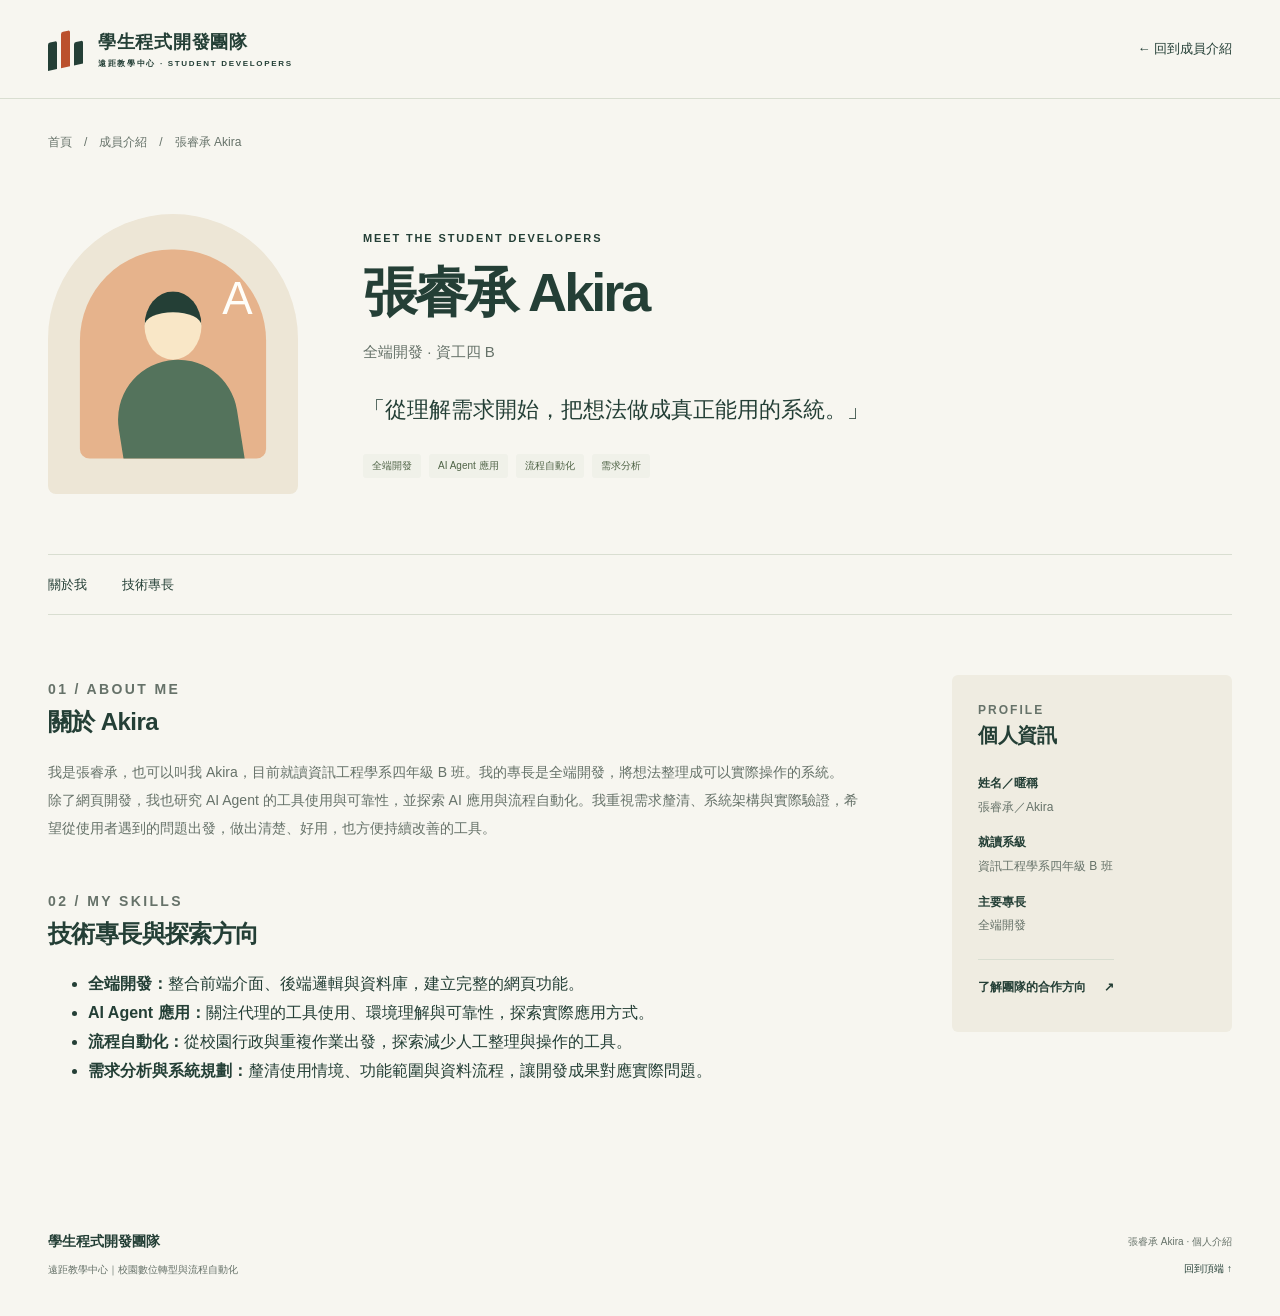
==== members/Akira.html @ a4efea49 "個人卡片添加" ====
<!DOCTYPE html>
<html lang="zh-Hant">
<head>
  <meta charset="utf-8">
  <meta name="viewport" content="width=device-width, initial-scale=1">
  <meta name="description" content="張睿承（Akira），資訊工程學系四年級 B 班，專長為全端開發，關注 AI Agent 應用、流程自動化與需求分析。">
  <meta name="theme-color" content="#f7f6f0">
  <title>張睿承 Akira｜個人介紹｜學生程式開發團隊</title>
  <link rel="icon" href="../assets/favicon.svg" type="image/svg+xml">
  <link rel="stylesheet" href="../styles.css">
</head>
<body>
  <a class="skip-link" href="#main">跳至主要內容</a>
  <header class="site-header profile-header">
    <div class="container header-inner">
      <a class="brand" href="../index.html" aria-label="學生程式開發團隊首頁"><span class="brand-mark" aria-hidden="true"><i></i><i></i><i></i></span><span>學生程式開發團隊<small>遠距教學中心 · STUDENT DEVELOPERS</small></span></a>
      <a class="member-nav" href="../index.html#team"><span aria-hidden="true">←</span> 回到成員介紹</a>
    </div>
  </header>
  <main id="main" class="container">
    <nav class="breadcrumbs" aria-label="麵包屑"><a href="../index.html">首頁</a><span aria-hidden="true">/</span><a href="../index.html#team">成員介紹</a><span aria-hidden="true">/</span><span aria-current="page">張睿承 Akira</span></nav>
    <section class="profile-hero" aria-labelledby="member-name">
      <div class="profile-portrait" role="img" aria-label="張睿承（Akira）的示意頭像"><div class="avatar-illustration" aria-hidden="true"><span class="avatar-head"></span><span class="avatar-body"></span><span class="avatar-spark">A</span></div></div>
      <div class="profile-intro"><p class="eyebrow">MEET THE STUDENT DEVELOPERS</p><h1 id="member-name">張睿承 Akira</h1><p>全端開發 · 資工四 B</p><blockquote>「從理解需求開始，把想法做成真正能用的系統。」</blockquote><div class="tag-row"><span>全端開發</span><span>AI Agent 應用</span><span>流程自動化</span><span>需求分析</span></div></div>
    </section>
    <nav class="profile-section-nav" aria-label="個人頁章節"><a href="#bio">關於我</a><a href="#expertise">技術專長</a></nav>
    <div class="profile-body">
      <div class="profile-content">
        <section id="bio" aria-labelledby="bio-title"><p class="eyebrow">01 / ABOUT ME</p><h2 id="bio-title">關於 Akira</h2><p>我是張睿承，也可以叫我 Akira，目前就讀資訊工程學系四年級 B 班。我的專長是全端開發，將想法整理成可以實際操作的系統。</p><p>除了網頁開發，我也研究 AI Agent 的工具使用與可靠性，並探索 AI 應用與流程自動化。我重視需求釐清、系統架構與實際驗證，希望從使用者遇到的問題出發，做出清楚、好用，也方便持續改善的工具。</p></section>
        <section id="expertise" aria-labelledby="expertise-title"><p class="eyebrow">02 / MY SKILLS</p><h2 id="expertise-title">技術專長與探索方向</h2><ul><li><strong>全端開發：</strong>整合前端介面、後端邏輯與資料庫，建立完整的網頁功能。</li><li><strong>AI Agent 應用：</strong>關注代理的工具使用、環境理解與可靠性，探索實際應用方式。</li><li><strong>流程自動化：</strong>從校園行政與重複作業出發，探索減少人工整理與操作的工具。</li><li><strong>需求分析與系統規劃：</strong>釐清使用情境、功能範圍與資料流程，讓開發成果對應實際問題。</li></ul></section>
      </div>
      <aside class="profile-sidebar" aria-labelledby="profile-info-title"><p class="eyebrow">PROFILE</p><h2 id="profile-info-title">個人資訊</h2><dl><dt>姓名／暱稱</dt><dd>張睿承／Akira</dd><dt>就讀系級</dt><dd>資訊工程學系四年級 B 班</dd><dt>主要專長</dt><dd>全端開發</dd></dl><a class="text-link" href="../index.html#services">了解團隊的合作方向 <span aria-hidden="true">↗</span></a></aside>
    </div>
  </main>
  <footer class="site-footer container"><div><a class="footer-name" href="../index.html">學生程式開發團隊</a><p>遠距教學中心｜校園數位轉型與流程自動化</p></div><div class="footer-meta"><p>張睿承 Akira · 個人介紹</p><a href="#main">回到頂端 <span aria-hidden="true">↑</span></a></div></footer>
</body>
</html>
---- styles.css ----
/* Design system: warm paper, forest ink, terracotta accents; generous editorial spacing. */
:root {
  --paper: #f7f6f0;
  --white: #fffef9;
  --ink: #243f36;
  --muted: #667269;
  --orange: #bb512d;
  --orange-dark: #a34121;
  --line: #d9ded1;
  --sage: #e9eddf;
  --serif: "Noto Serif TC", "Songti TC", "PMingLiU", serif;
  --sans: "Noto Sans TC", "Microsoft JhengHei", "PingFang TC", sans-serif;
}

* { box-sizing: border-box; }
html { scroll-behavior: smooth; scroll-padding-top: 112px; }
body { margin: 0; color: var(--ink); background: var(--paper); font-family: var(--sans); font-size: 16px; line-height: 1.8; -webkit-font-smoothing: antialiased; }
a { color: inherit; text-decoration: none; }
button, input, textarea { font: inherit; }
img, svg { display: block; max-width: 100%; }
p, h1, h2, h3, figure { margin: 0; }
h1, h2, h3 { line-height: 1.4; }
::selection { background: #efd1af; color: var(--ink); }
:focus-visible { outline: 3px solid var(--orange); outline-offset: 6px; border-radius: 2px; }
.container { width: min(1240px, calc(100% - 96px)); margin-inline: auto; }
.section { padding-block: 104px; }
.eyebrow { font-family: var(--sans); font-size: 11px; font-weight: 700; letter-spacing: .17em; line-height: 1.6; }
.skip-link { position: fixed; top: 10px; left: 16px; z-index: 20; padding: 10px 20px; background: var(--ink); color: white; transform: translateY(-160%); }
.skip-link:focus { transform: translateY(0); }
.site-header { position: sticky; top: 0; z-index: 10; background: var(--paper); border-bottom: 1px solid var(--line); }
.header-inner { min-height: 98px; display: flex; align-items: center; justify-content: space-between; gap: 28px; }
.brand { display: inline-flex; align-items: center; gap: 13px; flex-shrink: 0; font-size: 18px; font-weight: 700; letter-spacing: .04em; line-height: 1.5; }
.brand small { display: block; font-size: 8px; letter-spacing: .21em; margin-top: 2px; }
.brand-mark { display: flex; gap: 4px; align-items: end; width: 37px; height: 36px; transform: skewY(-12deg); }
.brand-mark i { display: block; width: 9px; height: 28px; border-radius: 2px 2px 0 0; background: var(--ink); }
.brand-mark i:nth-child(2) { height: 36px; background: var(--orange); }
.brand-mark i:nth-child(3) { height: 23px; }
.main-nav { display: flex; align-items: center; gap: 29px; font-size: 13px; font-weight: 600; }
.main-nav a { padding-block: 12px; border-bottom: 1px solid transparent; transition: color .18s, border-color .18s; }
.main-nav a:hover { color: var(--orange); border-color: var(--orange); }
.button { display: inline-flex; align-items: center; justify-content: center; gap: 35px; min-height: 54px; padding: 13px 25px; border: 1px solid var(--orange); border-radius: 5px; background: var(--orange); color: var(--white); font-size: 14px; font-weight: 700; transition: background .18s, transform .18s; }
.button:hover { background: var(--orange-dark); border-color: var(--orange-dark); transform: translateY(-2px); }
.button:active { transform: translateY(0); }
.button > span { font-size: 20px; line-height: 1; }
.button-small { min-height: 43px; padding: 8px 16px; gap: 17px; font-size: 12px; }
.text-link { display: inline-flex; gap: 18px; align-items: center; font-size: 14px; font-weight: 700; padding-block: 8px; }
.text-link span { transition: transform .18s; }
.text-link:hover { color: var(--orange); }
.text-link:hover span { transform: translateX(4px); }
.hero { display: grid; grid-template-columns: 1.08fr 1fr; align-items: center; gap: 24px; padding-block: 74px 61px; }
.hero-copy > .eyebrow { display: flex; align-items: center; gap: 9px; margin-bottom: 25px; font-size: 10px; }
.status-dot { width: 7px; height: 7px; border-radius: 50%; background: var(--orange); }
h1 { font-size: clamp(32px, 3.65vw, 53px); font-weight: 700; letter-spacing: -.055em; line-height: 1.35; }
h1 > span { display: block; }
.title-dot { color: var(--orange); padding-left: 5px; }
.hero-statement { font-family: var(--serif); font-size: clamp(20px, 2.1vw, 28px); font-weight: 600; margin-top: 25px; letter-spacing: .02em; }
.underline-accent { text-decoration: underline; text-decoration-color: #e6b896; text-decoration-thickness: 5px; text-underline-offset: 6px; text-decoration-skip-ink: none; }
.hero-description { color: var(--muted); margin-top: 23px; line-height: 1.95; font-size: 14px; }
.hero-actions { display: flex; align-items: center; gap: 29px; margin-top: 31px; }
.hero-note { margin-top: 37px; display: flex; align-items: center; gap: 9px; font-size: 11px; color: var(--muted); }
.small-orbit { font-size: 23px; color: var(--orange); line-height: 1; }
.hero-art { position: relative; }
.hero-art img { width: 100%; height: auto; }
.hero-art figcaption { display: flex; align-items: center; justify-content: center; gap: 12px; margin-top: -14px; font-size: 8px; letter-spacing: .15em; font-weight: 600; color: var(--muted); }
.art-caption-line { height: 1px; width: 30px; background: #9cae98; }
.values-strip { border-block: 1px solid var(--line); }
.values-inner { display: flex; align-items: center; justify-content: space-between; gap: 22px; min-height: 88px; }
.values-inner > span { display: inline-flex; align-items: center; gap: 12px; font-size: 14px; letter-spacing: .05em; }
.values-inner .values-intro { font-size: 12px; color: var(--muted); letter-spacing: 0; padding-right: 24px; border-right: 1px solid var(--line); }
.values-inner i { font-size: 25px; font-style: normal; color: #658271; }
h2 { font-size: clamp(27px, 2.7vw, 37px); font-weight: 700; letter-spacing: -.025em; line-height: 1.55; }
.about-section { display: grid; grid-template-columns: 1fr 2.7fr; gap: 50px; }
.section-label { padding-top: 12px; }
.section-label p { margin-top: 11px; font-size: 14px; color: var(--muted); }
.serif-accent { font-family: var(--serif); color: var(--orange); }
.about-columns { display: grid; grid-template-columns: 1fr 1fr; gap: 48px; margin-top: 27px; font-size: 14px; line-height: 1.95; color: var(--muted); }
.services-section { background: var(--sage); }
.section-heading { display: flex; align-items: end; justify-content: space-between; gap: 32px; margin-bottom: 38px; }
.section-heading h2 { margin-top: 14px; }
.section-description { font-size: 13px; line-height: 1.9; color: var(--muted); }
.service-grid { display: grid; grid-template-columns: repeat(3, 1fr); gap: 20px; }
.service-card { padding: 28px; border: 1px solid #d7decd; border-radius: 7px; background: var(--white); transition: transform .2s, border-color .2s; }
.service-card:hover { transform: translateY(-4px); border-color: #92a58e; }
.service-card-top { display: flex; align-items: start; justify-content: space-between; margin-bottom: 26px; }
.service-icon { width: 53px; height: 53px; }
.service-icon svg { width: 48px; height: 48px; fill: none; stroke: var(--ink); stroke-width: 1.5; stroke-linecap: round; stroke-linejoin: round; }
.card-number { font-family: Georgia, serif; font-size: 14px; color: var(--muted); }
.service-card h3 { font-size: 21px; margin-bottom: 12px; }
.service-card > p { color: var(--muted); font-size: 13px; min-height: 77px; line-height: 1.95; }
.tag-row { display: flex; flex-wrap: wrap; gap: 8px; margin-top: 24px; }
.tag-row span { font-size: 10px; background: #f0f1e9; color: #506447; padding: 3px 9px; border-radius: 3px; }
.card-link { display: flex; align-items: center; justify-content: space-between; padding-top: 21px; margin-top: 24px; border-top: 1px solid var(--line); font-size: 12px; font-weight: 700; }
.card-link:hover { color: var(--orange); }
.card-link > span { font-size: 19px; }
.service-details { margin-top: 37px; }
.service-details article { display: grid; grid-template-columns: 90px 1fr; gap: 24px; padding: 16px 0; border-bottom: 1px solid #d4dcc9; font-size: 12px; scroll-margin-top: 16px; }
.service-details article > span { font-weight: 700; }
.service-details article p { color: #566650; }
.service-details article:target { background: #f8f8ee; outline: 2px solid #acba9c; outline-offset: 8px; }
.content-note { font-size: 11px; color: var(--muted); margin-top: 20px; }
.team-heading .section-description { margin-top: 12px; }
.team-heading > .text-link { flex-shrink: 0; font-size: 12px; }
.member-grid { display: grid; grid-template-columns: repeat(3, minmax(0, 1fr)); gap: 20px; list-style: none; margin: 0; padding: 0; }
.member-grid > li { min-width: 0; }
.member-card { display: flex; flex-direction: column; height: 100%; padding: 26px; border: 1px solid var(--line); border-radius: 7px; background: var(--white); overflow-wrap: anywhere; transition: transform .2s, border-color .2s; }
a.member-card:hover, a.member-card:focus-visible { border-color: var(--orange); transform: translateY(-3px); }
a.member-card:active { transform: translateY(0); }
.member-card-header { display: flex; align-items: center; gap: 16px; }
.member-avatar { display: grid; place-items: center; width: 64px; height: 64px; flex-shrink: 0; border-radius: 50%; background: #efe3d2; color: var(--orange-dark); font-family: var(--serif); font-size: 25px; object-fit: cover; }
.member-info { min-width: 0; }
.member-info h3 { font-size: 21px; }
.member-info p { margin-top: 5px; font-size: 12px; color: var(--muted); }
.member-summary { margin-top: 20px; color: var(--muted); font-size: 13px; }
.member-card .tag-row { margin-block: 16px 22px; }
.member-card-footer { display: flex; align-items: center; justify-content: space-between; flex-wrap: wrap; gap: 10px; margin-top: auto; padding-top: 16px; border-top: 1px solid var(--line); font-size: 12px; }
.member-status { color: var(--muted); font-size: 10px; }
.member-card-footer > span:last-child { display: inline-flex; align-items: center; gap: 14px; font-weight: 700; }
.member-card-footer > span:last-child > span { color: var(--orange); font-size: 18px; }
.member-card-placeholder { align-items: center; justify-content: center; border-style: dashed; background: transparent; text-align: center; }
.member-slot { font-family: Georgia, serif; font-size: 29px; color: var(--muted); line-height: 1; }
.member-card-placeholder h3 { margin-top: 18px; font-size: 16px; font-weight: 500; }
.member-card-placeholder p { margin-top: 9px; font-size: 12px; color: var(--muted); }
.member-placeholder-label { margin-top: 22px; color: var(--muted); font-size: 10px; }
.avatar-illustration { width: 98px; height: 110px; flex-shrink: 0; background: #e6b38c; border-radius: 48px 48px 5px 5px; position: relative; overflow: hidden; }
.avatar-head { position: absolute; top: 22px; left: 34px; width: 30px; height: 36px; border-radius: 50%; background: #f9e7c7; border-top: 11px solid var(--ink); }
.avatar-body { position: absolute; bottom: -10px; left: 20px; width: 63px; height: 62px; border-radius: 40px 40px 0 0; background: #54735c; transform: rotate(-9deg); }
.avatar-spark { position: absolute; right: 7px; top: 4px; font-size: 24px; color: var(--white); }
.faq-section { display: grid; grid-template-columns: 1fr 1.6fr; gap: 76px; padding-top: 12px; }
.faq-section h2 { margin-top: 13px; margin-bottom: 13px; }
.faq-list { border-top: 1px solid var(--line); }
.faq-list details { border-bottom: 1px solid var(--line); }
.faq-list summary { display: flex; align-items: center; justify-content: space-between; gap: 20px; list-style: none; padding: 24px 0; font-size: 14px; font-weight: 600; cursor: pointer; }
.faq-list summary::-webkit-details-marker { display: none; }
.faq-list summary > span { font-size: 22px; color: var(--orange); font-weight: 400; transition: transform .2s; }
.faq-list summary:hover { color: var(--orange); }
.faq-list details[open] summary > span { transform: rotate(45deg); }
.faq-list details > p { padding-bottom: 23px; padding-right: 28px; color: var(--muted); font-size: 13px; }
.faq-list details a { color: var(--orange); text-decoration: underline; text-underline-offset: 4px; }
.closing-section { position: relative; display: flex; align-items: center; justify-content: space-between; gap: 32px; overflow: hidden; padding: 50px 55px; background: var(--ink); border-radius: 8px; color: var(--paper); }
.closing-section .eyebrow { color: #d2deca; font-size: 9px; }
.closing-section h2 { margin-top: 12px; font-size: 30px; }
.closing-section p:last-child { font-size: 12px; color: #d2deca; margin-top: 10px; }
.closing-section > div, .closing-section .button { position: relative; z-index: 1; }
.button-light { background: #f5f3e9; color: var(--ink); border-color: #f5f3e9; font-size: 12px; }
.button-light:hover { background: #e4e9d6; border-color: #e4e9d6; }
.closing-decoration { position: absolute; right: 21%; bottom: -68px; line-height: 1; font-size: 300px; color: #315145; }
.site-footer { display: flex; justify-content: space-between; gap: 32px; padding-block: 45px 35px; }
.footer-name { font-size: 14px; font-weight: 700; }
.site-footer p { color: var(--muted); font-size: 10px; margin-top: 6px; }
.footer-meta { text-align: right; }
.footer-meta a { display: inline-block; font-size: 10px; margin-top: 9px; }
.footer-meta a:hover { color: var(--orange); }

/* Personal page: the same stylesheet is shared by every member. */
.member-nav { font-size: 13px; }
.member-nav:hover { color: var(--orange); }
.breadcrumbs { display: flex; flex-wrap: wrap; gap: 12px; font-size: 12px; color: var(--muted); padding-top: 33px; }
.breadcrumbs a:hover { color: var(--orange); }
.template-notice { background: var(--sage); border-left: 3px solid #78906a; padding: 12px 17px; margin-top: 28px; font-size: 12px; color: #4e6447; }
.profile-hero { display: grid; grid-template-columns: 250px 1fr; gap: 65px; align-items: center; padding-block: 60px; }
.profile-portrait { width: 250px; height: 280px; display: grid; place-items: center; background: #ede6d6; border-radius: 125px 125px 8px 8px; }
.profile-portrait .avatar-illustration { transform: scale(1.9); }
.profile-photo { display: block; width: 250px; height: 280px; object-fit: cover; border-radius: 125px 125px 8px 8px; }
.profile-intro h1 { font-size: 54px; margin-block: 9px; }
.profile-intro > p:not(.eyebrow) { color: var(--muted); font-size: 15px; }
.profile-intro blockquote { font-family: var(--serif); margin: 25px 0 0; font-size: 22px; }
.profile-section-nav { display: flex; gap: 35px; flex-wrap: wrap; padding-block: 18px; border-block: 1px solid var(--line); font-size: 13px; }
.profile-section-nav a:hover { color: var(--orange); }
.profile-body { display: grid; grid-template-columns: 1fr 280px; gap: 85px; padding-block: 60px 80px; }
.profile-content section + section { margin-top: 45px; }
.profile-content h2, .profile-sidebar h2 { font-size: 24px; margin-bottom: 18px; }
.profile-content p { color: var(--muted); font-size: 14px; line-height: 2; }
.profile-content .tag-row span { font-size: 12px; padding: 6px 12px; }
.work-example { padding: 23px; background: var(--sage); border-radius: 5px; }
.work-example h3 { font-size: 17px; margin-block: 7px; }
.work-example .eyebrow { font-size: 10px; }
.profile-sidebar { align-self: start; background: #efece1; padding: 26px; border-radius: 6px; }
.profile-sidebar h2 { font-size: 20px; }
.profile-sidebar p, .profile-sidebar dl { font-size: 12px; color: var(--muted); }
.profile-sidebar dl { margin: 22px 0; }
.profile-sidebar dt { color: var(--ink); font-weight: 700; margin-top: 14px; }
.profile-sidebar dd { margin: 2px 0 0; }
.profile-sidebar .text-link { font-size: 12px; border-top: 1px solid var(--line); padding-top: 17px; }

@media (min-width: 1440px) {
  .hero { padding-block: 86px 70px; }
  h1 { font-size: 56px; }
}
@media (max-width: 1100px) {
  .container { width: calc(100% - 64px); }
  .header-inner { gap: 22px; }
  .main-nav { gap: 20px; }
  .header-cta { display: none; }
  .hero { gap: 5px; padding-block: 55px; }
  h1 { font-size: clamp(31px, 4vw, 45px); }
  .hero-actions { gap: 20px; }
  .hero-actions .text-link { font-size: 12px; gap: 10px; }
  .values-inner { gap: 16px; }
  .values-inner .values-intro { max-width: 230px; padding-right: 17px; }
  .values-inner > span { font-size: 12px; gap: 8px; }
  .service-card { padding: 22px; }
  .member-grid { grid-template-columns: repeat(2, minmax(0, 1fr)); }
  .faq-section { gap: 45px; }
  .profile-body { gap: 40px; }
}
@media (max-width: 760px) {
  html { scroll-padding-top: 135px; }
  .container { width: calc(100% - 40px); }
  .section { padding-block: 64px; }
  .header-inner { min-height: 110px; flex-direction: column; justify-content: center; gap: 11px; padding-block: 14px 6px; }
  .brand { font-size: 17px; }
  .brand small { font-size: 7px; }
  .brand-mark { transform: skewY(-12deg) scale(.85); }
  .main-nav { width: 100%; justify-content: space-between; gap: 12px; font-size: 12px; }
  .main-nav a { padding-block: 5px 8px; }
  .hero { grid-template-columns: 1fr; gap: 28px; padding-block: 43px 30px; }
  .hero-copy > .eyebrow { font-size: 9px; letter-spacing: .13em; margin-bottom: 20px; }
  h1 { font-size: clamp(29px, 7.2vw, 48px); letter-spacing: -.035em; }
  .hero-statement { margin-top: 22px; font-size: 22px; }
  .hero-description { font-size: 13px; margin-top: 21px; }
  .hero-actions { margin-top: 25px; gap: 24px; }
  .hero-actions .button { min-height: 48px; padding: 10px 20px; gap: 26px; }
  .hero-note { margin-top: 28px; font-size: 10px; }
  .hero-art { width: min(100%, 440px); margin-inline: auto; }
  .hero-art figcaption { font-size: 7px; }
  .values-inner { flex-wrap: wrap; justify-content: space-between; gap: 10px; padding-block: 21px; }
  .values-inner .values-intro { max-width: none; width: 100%; border: 0; padding: 0 0 7px; font-size: 11px; }
  .values-inner > span { font-size: 11px; gap: 6px; }
  .values-inner i { font-size: 18px; }
  .about-section { grid-template-columns: 1fr; gap: 24px; }
  .section-label { padding: 0; display: flex; justify-content: space-between; align-items: center; }
  .section-label p { margin: 0; font-size: 12px; }
  h2 { font-size: 28px; }
  .about-columns { grid-template-columns: 1fr; gap: 17px; margin-top: 22px; font-size: 13px; }
  .section-heading { display: block; margin-bottom: 25px; }
  .section-heading h2 { font-size: 26px; }
  .section-heading .section-description { margin-top: 16px; }
  .section-heading .section-description br { display: none; }
  .service-grid { grid-template-columns: 1fr; gap: 16px; }
  .service-card { padding: 25px; }
  .service-card-top { margin-bottom: 19px; }
  .service-card > p { min-height: 0; }
  .tag-row { margin-top: 18px; }
  .card-link { margin-top: 20px; padding-top: 17px; }
  .service-details article { grid-template-columns: 1fr; gap: 5px; padding-block: 19px; }
  .content-note { font-size: 10px; }
  .team-heading > .text-link { margin-top: 14px; }
  .member-grid { grid-template-columns: 1fr; gap: 16px; }
  .member-card { padding: 22px; }
  .member-card-placeholder { min-height: 210px; }
  .faq-section { grid-template-columns: 1fr; gap: 25px; padding-top: 10px; }
  .faq-list summary { font-size: 13px; padding-block: 20px; }
  .closing-section { flex-direction: column; align-items: start; padding: 34px 25px; gap: 26px; }
  .closing-section h2 { font-size: 24px; }
  .closing-decoration { right: -22%; bottom: -25px; font-size: 240px; }
  .site-footer { flex-direction: column; gap: 20px; padding-block: 33px; }
  .footer-meta { text-align: left; display: flex; align-items: start; justify-content: space-between; gap: 20px; }
  .footer-meta a { margin-top: 6px; }
  .profile-header .header-inner { flex-direction: row; min-height: 85px; padding-block: 16px; justify-content: space-between; gap: 15px; }
  .profile-header .brand { font-size: 14px; gap: 8px; }
  .profile-header .brand small { font-size: 6px; }
  .member-nav { font-size: 11px; }
  .profile-hero { grid-template-columns: 1fr; gap: 35px; padding-block: 40px; }
  .profile-portrait, .profile-photo { width: 190px; height: 215px; }
  .profile-portrait .avatar-illustration { transform: scale(1.5); }
  .profile-intro h1 { font-size: 40px; }
  .profile-intro blockquote { font-size: 20px; }
  .profile-section-nav { gap: 22px; font-size: 12px; }
  .profile-body { grid-template-columns: 1fr; padding-block: 38px 50px; }
}
@media (max-width: 360px) {
  .container { width: calc(100% - 32px); }
  .hero-statement { font-size: 19px; }
  .hero-actions { gap: 15px; }
  .hero-actions .button { padding-inline: 15px; gap: 18px; }
  .hero-actions .text-link { font-size: 11px; gap: 6px; }
  .desktop-break { display: none; }
  .avatar-illustration { width: 82px; }
  .closing-section h2 { font-size: 22px; }
}
@media (prefers-reduced-motion: reduce) {
  html { scroll-behavior: auto; }
  *, *::before, *::after { transition: none !important; animation: none !important; }
}
@media print {
  .site-header, .skip-link, .hero-actions, .closing-section, .profile-section-nav { display: none; }
  .container { width: 100%; }
  body { background: white; color: black; }
  .section { padding-block: 28px; }
  .hero { padding-block: 20px; }
  .service-card, .member-card { break-inside: avoid; box-shadow: none; }
  .site-footer { padding-block: 20px; }
}
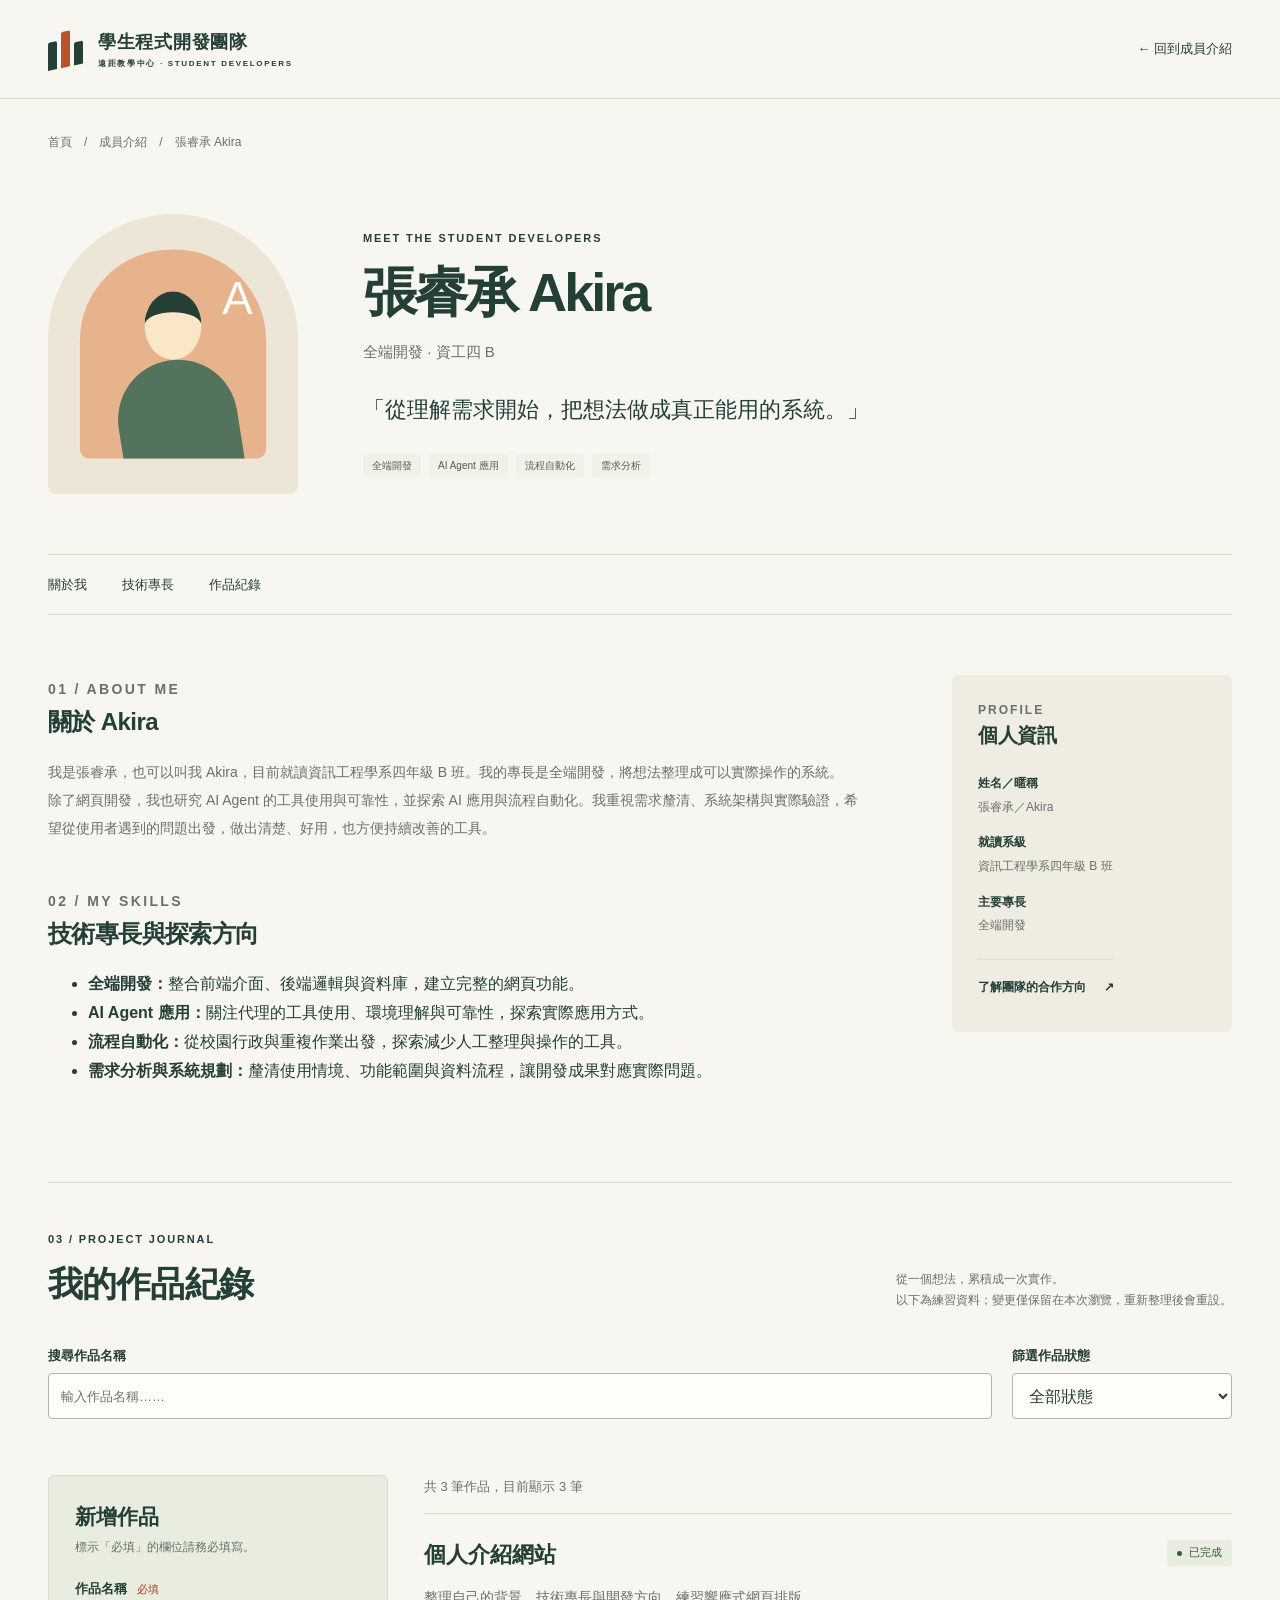
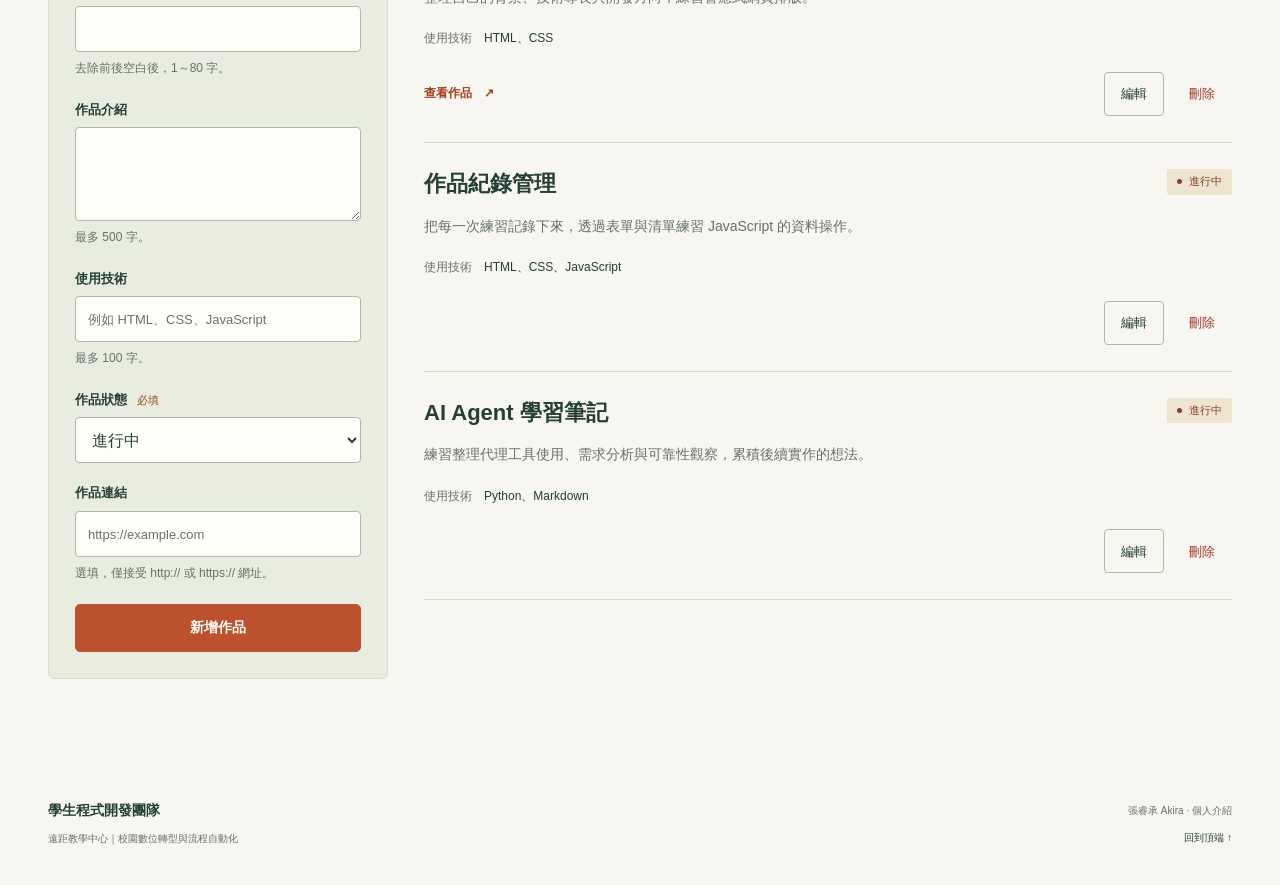
==== commit 86727455: "feat: 新增 Akira 作品紀錄管理與作業二說明" ====
--- a/members/Akira.html
+++ b/members/Akira.html
@@ -8,6 +8,8 @@
   <title>張睿承 Akira｜個人介紹｜學生程式開發團隊</title>
   <link rel="icon" href="../assets/favicon.svg" type="image/svg+xml">
   <link rel="stylesheet" href="../styles.css">
+  <link rel="stylesheet" href="Akira.css">
+  <script src="Akira.js" defer></script>
 </head>
 <body>
   <a class="skip-link" href="#main">跳至主要內容</a>
@@ -23,7 +25,7 @@
       <div class="profile-portrait" role="img" aria-label="張睿承（Akira）的示意頭像"><div class="avatar-illustration" aria-hidden="true"><span class="avatar-head"></span><span class="avatar-body"></span><span class="avatar-spark">A</span></div></div>
       <div class="profile-intro"><p class="eyebrow">MEET THE STUDENT DEVELOPERS</p><h1 id="member-name">張睿承 Akira</h1><p>全端開發 · 資工四 B</p><blockquote>「從理解需求開始，把想法做成真正能用的系統。」</blockquote><div class="tag-row"><span>全端開發</span><span>AI Agent 應用</span><span>流程自動化</span><span>需求分析</span></div></div>
     </section>
-    <nav class="profile-section-nav" aria-label="個人頁章節"><a href="#bio">關於我</a><a href="#expertise">技術專長</a></nav>
+    <nav class="profile-section-nav" aria-label="個人頁章節"><a href="#bio">關於我</a><a href="#expertise">技術專長</a><a href="#projects">作品紀錄</a></nav>
     <div class="profile-body">
       <div class="profile-content">
         <section id="bio" aria-labelledby="bio-title"><p class="eyebrow">01 / ABOUT ME</p><h2 id="bio-title">關於 Akira</h2><p>我是張睿承，也可以叫我 Akira，目前就讀資訊工程學系四年級 B 班。我的專長是全端開發，將想法整理成可以實際操作的系統。</p><p>除了網頁開發，我也研究 AI Agent 的工具使用與可靠性，並探索 AI 應用與流程自動化。我重視需求釐清、系統架構與實際驗證，希望從使用者遇到的問題出發，做出清楚、好用，也方便持續改善的工具。</p></section>
@@ -31,6 +33,81 @@
       </div>
       <aside class="profile-sidebar" aria-labelledby="profile-info-title"><p class="eyebrow">PROFILE</p><h2 id="profile-info-title">個人資訊</h2><dl><dt>姓名／暱稱</dt><dd>張睿承／Akira</dd><dt>就讀系級</dt><dd>資訊工程學系四年級 B 班</dd><dt>主要專長</dt><dd>全端開發</dd></dl><a class="text-link" href="../index.html#services">了解團隊的合作方向 <span aria-hidden="true">↗</span></a></aside>
     </div>
+    <section id="projects" class="projects" aria-labelledby="projects-title">
+      <div class="projects-heading">
+        <div><p class="eyebrow">03 / PROJECT JOURNAL</p><h2 id="projects-title">我的作品紀錄</h2></div>
+        <p class="projects-note">從一個想法，累積成一次實作。<br>以下為練習資料；變更僅保留在本次瀏覽，重新整理後會重設。</p>
+      </div>
+      <noscript><p>請啟用 JavaScript，以使用作品紀錄管理功能。</p></noscript>
+      <div class="projects-toolbar">
+        <div class="project-field">
+          <label for="project-search">搜尋作品名稱</label>
+          <input id="project-search" type="search" placeholder="輸入作品名稱……">
+        </div>
+        <div class="project-field">
+          <label for="project-filter">篩選作品狀態</label>
+          <select id="project-filter"><option value="all">全部狀態</option><option value="in_progress">進行中</option><option value="completed">已完成</option></select>
+        </div>
+      </div>
+      <p id="project-message" class="project-message" role="status" aria-atomic="true"></p>
+      <div class="projects-workspace">
+        <form id="project-form" class="project-form" aria-labelledby="project-form-title" novalidate>
+          <h3 id="project-form-title">新增作品</h3>
+          <p class="project-form-note">標示「必填」的欄位請務必填寫。</p>
+          <div class="project-field">
+            <label for="project-name">作品名稱 <span>必填</span></label>
+            <input id="project-name" name="name" type="text" required aria-describedby="project-name-hint project-name-error">
+            <p id="project-name-hint" class="project-hint">去除前後空白後，1～80 字。</p>
+            <p id="project-name-error" class="project-error" hidden></p>
+          </div>
+          <div class="project-field">
+            <label for="project-description">作品介紹</label>
+            <textarea id="project-description" name="description" rows="3" aria-describedby="project-description-hint project-description-error"></textarea>
+            <p id="project-description-hint" class="project-hint">最多 500 字。</p>
+            <p id="project-description-error" class="project-error" hidden></p>
+          </div>
+          <div class="project-field">
+            <label for="project-technologies">使用技術</label>
+            <input id="project-technologies" name="technologies" type="text" placeholder="例如 HTML、CSS、JavaScript" aria-describedby="project-technologies-hint project-technologies-error">
+            <p id="project-technologies-hint" class="project-hint">最多 100 字。</p>
+            <p id="project-technologies-error" class="project-error" hidden></p>
+          </div>
+          <div class="project-field">
+            <label for="project-status">作品狀態 <span>必填</span></label>
+            <select id="project-status" name="status" required aria-describedby="project-status-error"><option value="in_progress">進行中</option><option value="completed">已完成</option></select>
+            <p id="project-status-error" class="project-error" hidden></p>
+          </div>
+          <div class="project-field">
+            <label for="project-url">作品連結</label>
+            <input id="project-url" name="url" type="url" placeholder="https://example.com" aria-describedby="project-url-hint project-url-error">
+            <p id="project-url-hint" class="project-hint">選填，僅接受 http:// 或 https:// 網址。</p>
+            <p id="project-url-error" class="project-error" hidden></p>
+          </div>
+          <div class="project-form-actions">
+            <button id="project-submit" class="button" type="submit">新增作品</button>
+            <button id="project-cancel" class="project-secondary" type="button" hidden>取消編輯</button>
+          </div>
+        </form>
+        <section class="project-results" aria-label="作品清單">
+          <p id="project-count" class="project-count" role="status" aria-atomic="true"></p>
+          <ul id="project-list" class="project-list"></ul>
+          <p id="project-empty" class="project-empty" hidden></p>
+        </section>
+      </div>
+      <template id="project-template">
+        <li class="project-item">
+          <article class="project-card">
+            <div class="project-card-heading"><h3 class="project-name">作品名稱</h3><span class="project-badge"></span></div>
+            <p class="project-description"></p>
+            <p class="project-technologies"><strong>使用技術</strong><span></span></p>
+            <div class="project-card-footer">
+              <a class="text-link project-link" href="#projects" target="_blank" rel="noopener noreferrer">查看作品 <span aria-hidden="true">↗</span><span class="project-sr-only">（在新分頁開啟）</span></a>
+              <div class="project-card-actions"><button class="project-secondary" type="button" data-action="edit">編輯</button><button class="project-delete" type="button" data-action="delete">刪除</button></div>
+            </div>
+          </article>
+        </li>
+      </template>
+    </section>
   </main>
   <footer class="site-footer container"><div><a class="footer-name" href="../index.html">學生程式開發團隊</a><p>遠距教學中心｜校園數位轉型與流程自動化</p></div><div class="footer-meta"><p>張睿承 Akira · 個人介紹</p><a href="#main">回到頂端 <span aria-hidden="true">↑</span></a></div></footer>
 </body>
--- a/members/Akira.css
+++ b/members/Akira.css
@@ -0,0 +1,85 @@
+/* Personal project journal; shared styles stay in styles.css. */
+.projects {
+  padding-block: 48px 72px;
+  border-top: 1px solid var(--line);
+}
+
+.projects [hidden] { display: none; }
+.projects-heading { display: flex; justify-content: space-between; align-items: end; gap: 24px; }
+.projects-heading h2 { margin-top: 10px; }
+.projects-note, .project-form-note, .project-hint { color: var(--muted); font-size: 12px; }
+.projects-toolbar { display: grid; grid-template-columns: 1fr 220px; gap: 20px; margin-top: 32px; }
+.project-field { display: grid; gap: 6px; min-width: 0; }
+.project-field label { font-size: 13px; font-weight: 700; }
+.project-field label span { margin-left: 6px; color: var(--orange-dark); font-size: 11px; font-weight: 400; }
+
+.project-field input, .project-field textarea, .project-field select {
+  width: 100%;
+  min-width: 0;
+  min-height: 46px;
+  padding: 10px 12px;
+  border: 1px solid #aeb9ab;
+  border-radius: 4px;
+  background: var(--white);
+  color: var(--ink);
+  font: inherit;
+  font-size: 16px;
+  line-height: 1.5;
+}
+
+.project-field textarea { resize: vertical; }
+.project-field input::placeholder { color: #68756a; font-size: 13px; }
+.project-field [aria-invalid="true"] { border-color: #a43727; }
+.project-field input:focus-visible, .project-field textarea:focus-visible, .project-field select:focus-visible { outline-offset: 2px; }
+.project-message { min-height: 28px; margin-block: 14px; font-size: 14px; overflow-wrap: anywhere; }
+.project-message[data-error="true"], .project-error { color: #a43727; }
+.project-error { font-size: 12px; }
+.projects-workspace { display: grid; grid-template-columns: 340px minmax(0, 1fr); align-items: start; gap: 36px; }
+.project-form { display: grid; gap: 18px; padding: 26px; background: var(--sage); border: 1px solid var(--line); border-radius: 6px; }
+.project-form h3 { font-size: 21px; }
+.project-form-note { margin-top: -12px; }
+.project-form-actions { display: flex; flex-wrap: wrap; gap: 10px; margin-top: 2px; }
+.projects button { cursor: pointer; }
+.project-form-actions .button { flex: 1; min-height: 46px; padding: 10px 16px; }
+.project-count { padding-bottom: 15px; border-bottom: 1px solid var(--line); font-size: 13px; color: var(--muted); }
+.project-list { list-style: none; padding: 0; margin: 0; }
+.project-item { min-width: 0; }
+.project-card { padding-block: 26px; border-bottom: 1px solid var(--line); overflow-wrap: anywhere; }
+.project-card-heading { display: flex; flex-wrap: wrap; align-items: start; gap: 12px; }
+.project-card-heading h3 { flex: 1; min-width: 120px; font-size: 22px; }
+.project-badge { display: inline-flex; align-items: center; gap: 7px; flex-shrink: 0; padding: 3px 10px; border-radius: 3px; background: #efe3d2; color: #884023; font-size: 11px; }
+.project-badge::before { content: ""; width: 5px; height: 5px; border-radius: 50%; background: currentColor; }
+.project-badge[data-status="completed"] { color: #365939; background: var(--sage); }
+.project-description { margin-top: 14px; color: var(--muted); font-size: 14px; white-space: pre-wrap; }
+.project-technologies { display: flex; flex-wrap: wrap; gap: 6px 12px; margin-top: 18px; font-size: 12px; }
+.project-technologies strong { flex-shrink: 0; font-weight: 500; color: var(--muted); }
+.project-card-footer { display: flex; flex-wrap: wrap; align-items: center; justify-content: space-between; gap: 12px; margin-top: 22px; }
+.project-link { color: var(--orange-dark); font-size: 12px; gap: 12px; min-height: 44px; }
+.project-card-actions { display: flex; gap: 8px; margin-left: auto; }
+.project-secondary, .project-delete { min-height: 44px; padding: 8px 16px; border: 1px solid #aeb9ab; border-radius: 4px; background: transparent; color: var(--ink); font: inherit; font-size: 13px; }
+.project-secondary:hover { background: var(--white); border-color: var(--ink); }
+.project-delete { color: #a43727; border-color: transparent; }
+.project-delete:hover { border-color: #d5b1a5; background: #f7e9e3; }
+.project-empty { margin-top: 24px; padding: 48px 20px; border: 1px dashed #aeb9ab; text-align: center; color: var(--muted); }
+.project-sr-only { position: absolute; width: 1px; height: 1px; padding: 0; margin: -1px; overflow: hidden; clip-path: inset(50%); white-space: nowrap; }
+
+@media (max-width: 1000px) {
+  .projects-workspace { grid-template-columns: 300px minmax(0, 1fr); gap: 24px; }
+  .project-form { padding: 20px; }
+}
+
+@media (max-width: 760px) {
+  .projects { padding-block: 36px 48px; }
+  .projects-heading { display: block; }
+  .projects-note { margin-top: 12px; }
+  .projects-toolbar { grid-template-columns: 1fr; gap: 14px; margin-top: 24px; }
+  .projects-workspace { grid-template-columns: minmax(0, 1fr); gap: 30px; }
+  .project-card-heading h3 { font-size: 20px; }
+  .project-form { padding: 20px; }
+}
+
+@media print {
+  .projects-toolbar, .project-form, .project-card-actions, .project-message { display: none; }
+  .projects-workspace { display: block; }
+  .project-card { break-inside: avoid; }
+}
